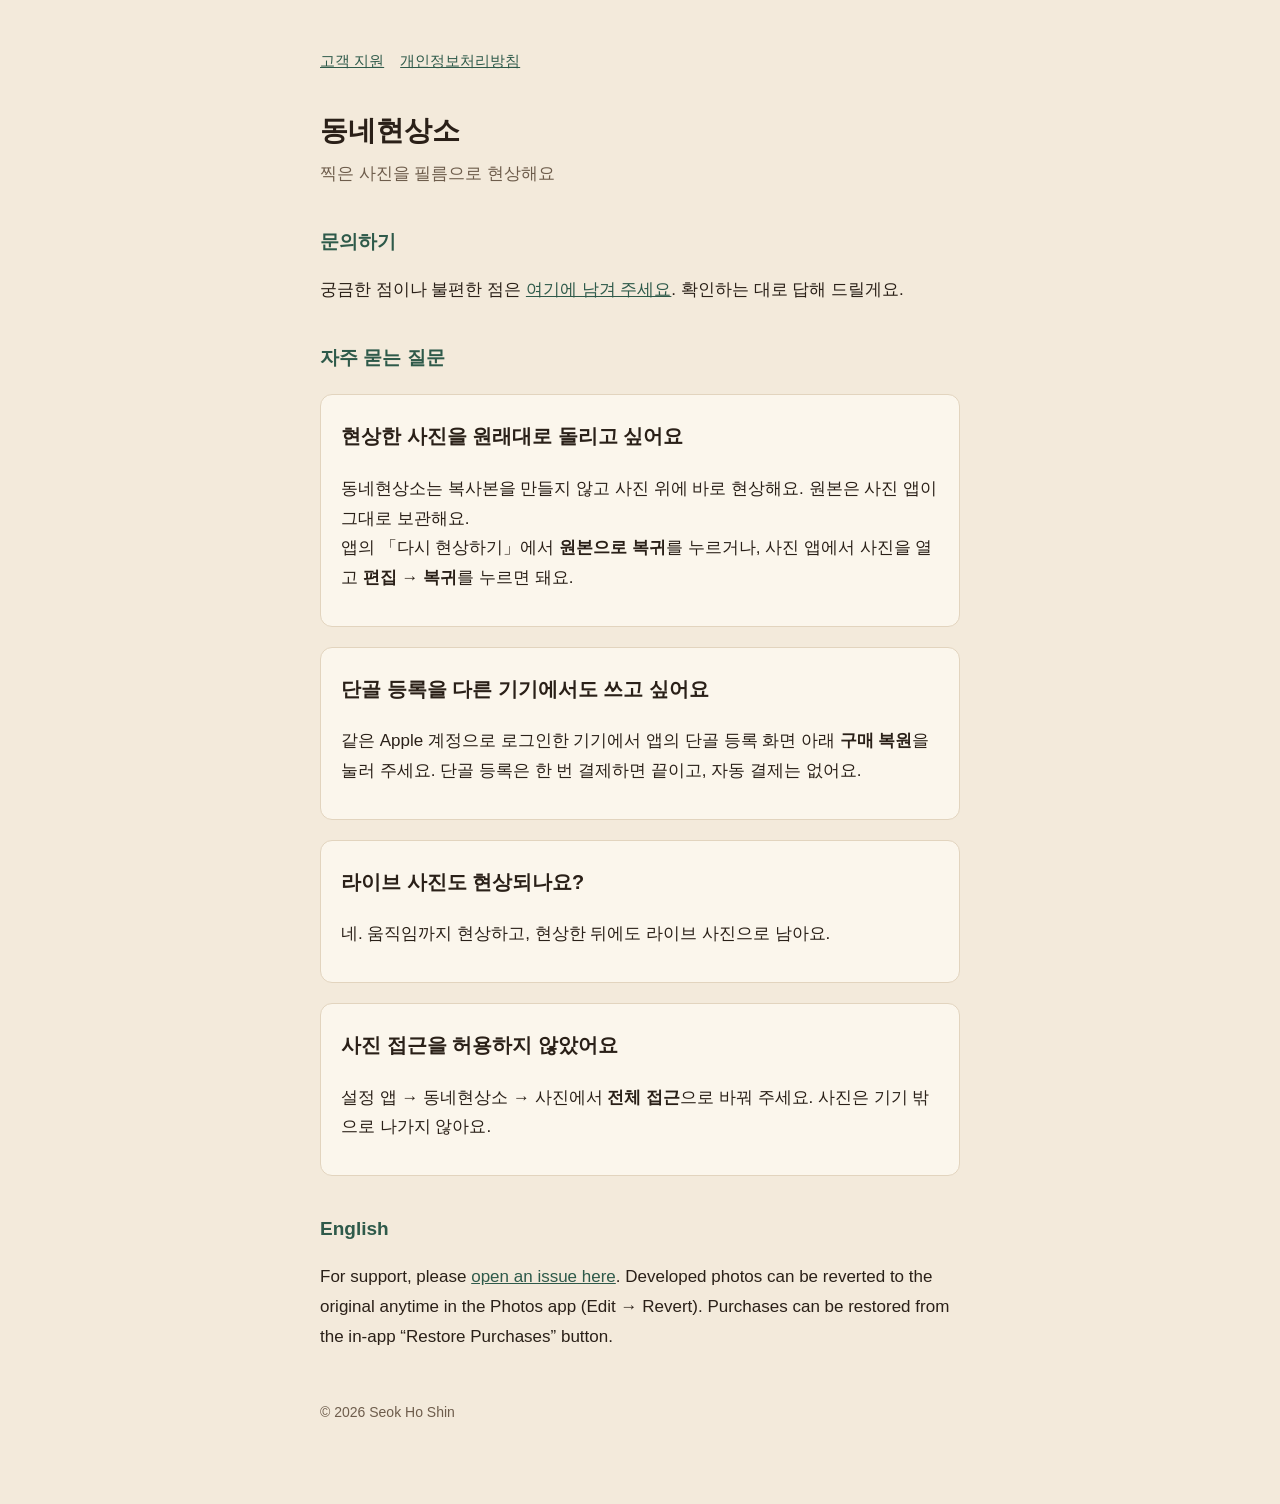
==== hyeonsangso/index.html @ 8cf860a0 "동네현상소 고객 지원·개인정보처리방침" ====
<!doctype html>
<html lang="ko"><head><meta charset="utf-8"><meta name="viewport" content="width=device-width,initial-scale=1">
<title>동네현상소 고객 지원</title><link rel="stylesheet" href="style.css"></head>
<body><main>
<nav><a href="./">고객 지원</a><a href="privacy.html">개인정보처리방침</a></nav>
<h1>동네현상소</h1>
<p class="sub">찍은 사진을 필름으로 현상해요</p>

<h2>문의하기</h2>
<p>궁금한 점이나 불편한 점은 <a href="https://github.com/logicalbeat/logicalbeat.github.io/issues/new?labels=hyeonsangso&title=%5B%EB%8F%99%EB%84%A4%ED%98%84%EC%83%81%EC%86%8C%5D%20">여기에 남겨 주세요</a>. 확인하는 대로 답해 드릴게요.</p>

<h2>자주 묻는 질문</h2>
<section>
<h3>현상한 사진을 원래대로 돌리고 싶어요</h3>
<p>동네현상소는 복사본을 만들지 않고 사진 위에 바로 현상해요. 원본은 사진 앱이 그대로 보관해요.<br>
앱의 「다시 현상하기」에서 <b>원본으로 복귀</b>를 누르거나, 사진 앱에서 사진을 열고 <b>편집 → 복귀</b>를 누르면 돼요.</p>
</section>
<section>
<h3>단골 등록을 다른 기기에서도 쓰고 싶어요</h3>
<p>같은 Apple 계정으로 로그인한 기기에서 앱의 단골 등록 화면 아래 <b>구매 복원</b>을 눌러 주세요. 단골 등록은 한 번 결제하면 끝이고, 자동 결제는 없어요.</p>
</section>
<section>
<h3>라이브 사진도 현상되나요?</h3>
<p>네. 움직임까지 현상하고, 현상한 뒤에도 라이브 사진으로 남아요.</p>
</section>
<section>
<h3>사진 접근을 허용하지 않았어요</h3>
<p>설정 앱 → 동네현상소 → 사진에서 <b>전체 접근</b>으로 바꿔 주세요. 사진은 기기 밖으로 나가지 않아요.</p>
</section>

<h2>English</h2>
<p>For support, please <a href="https://github.com/logicalbeat/logicalbeat.github.io/issues/new?labels=hyeonsangso&title=%5B%EB%8F%99%EB%84%A4%ED%98%84%EC%83%81%EC%86%8C%5D%20">open an issue here</a>. Developed photos can be reverted to the original anytime in the Photos app (Edit → Revert). Purchases can be restored from the in-app “Restore Purchases” button.</p>

<footer>© 2026 Seok Ho Shin</footer>
</main></body></html>
---- hyeonsangso/style.css ----
:root{--paper:#F3EADB;--card:#FBF6EC;--ink:#2A2018;--muted:#6E5D4C;--green:#2E5A4A;--line:#E2D4BE}
*{box-sizing:border-box}
body{margin:0;background:var(--paper);color:var(--ink);font:17px/1.75 -apple-system,"Apple SD Gothic Neo","Noto Sans KR",sans-serif}
main{max-width:680px;margin:0 auto;padding:48px 20px 80px}
h1{font-size:28px;margin:0 0 4px}
.sub{color:var(--muted);margin:0 0 32px}
h2{font-size:19px;margin:36px 0 8px;color:var(--green)}
section{background:var(--card);border:1px solid var(--line);border-radius:12px;padding:4px 20px 16px;margin:20px 0}
a{color:var(--green)}
nav{margin-bottom:32px;font-size:15px}
nav a{margin-right:16px}
footer{margin-top:48px;color:var(--muted);font-size:14px}
ul{padding-left:20px}
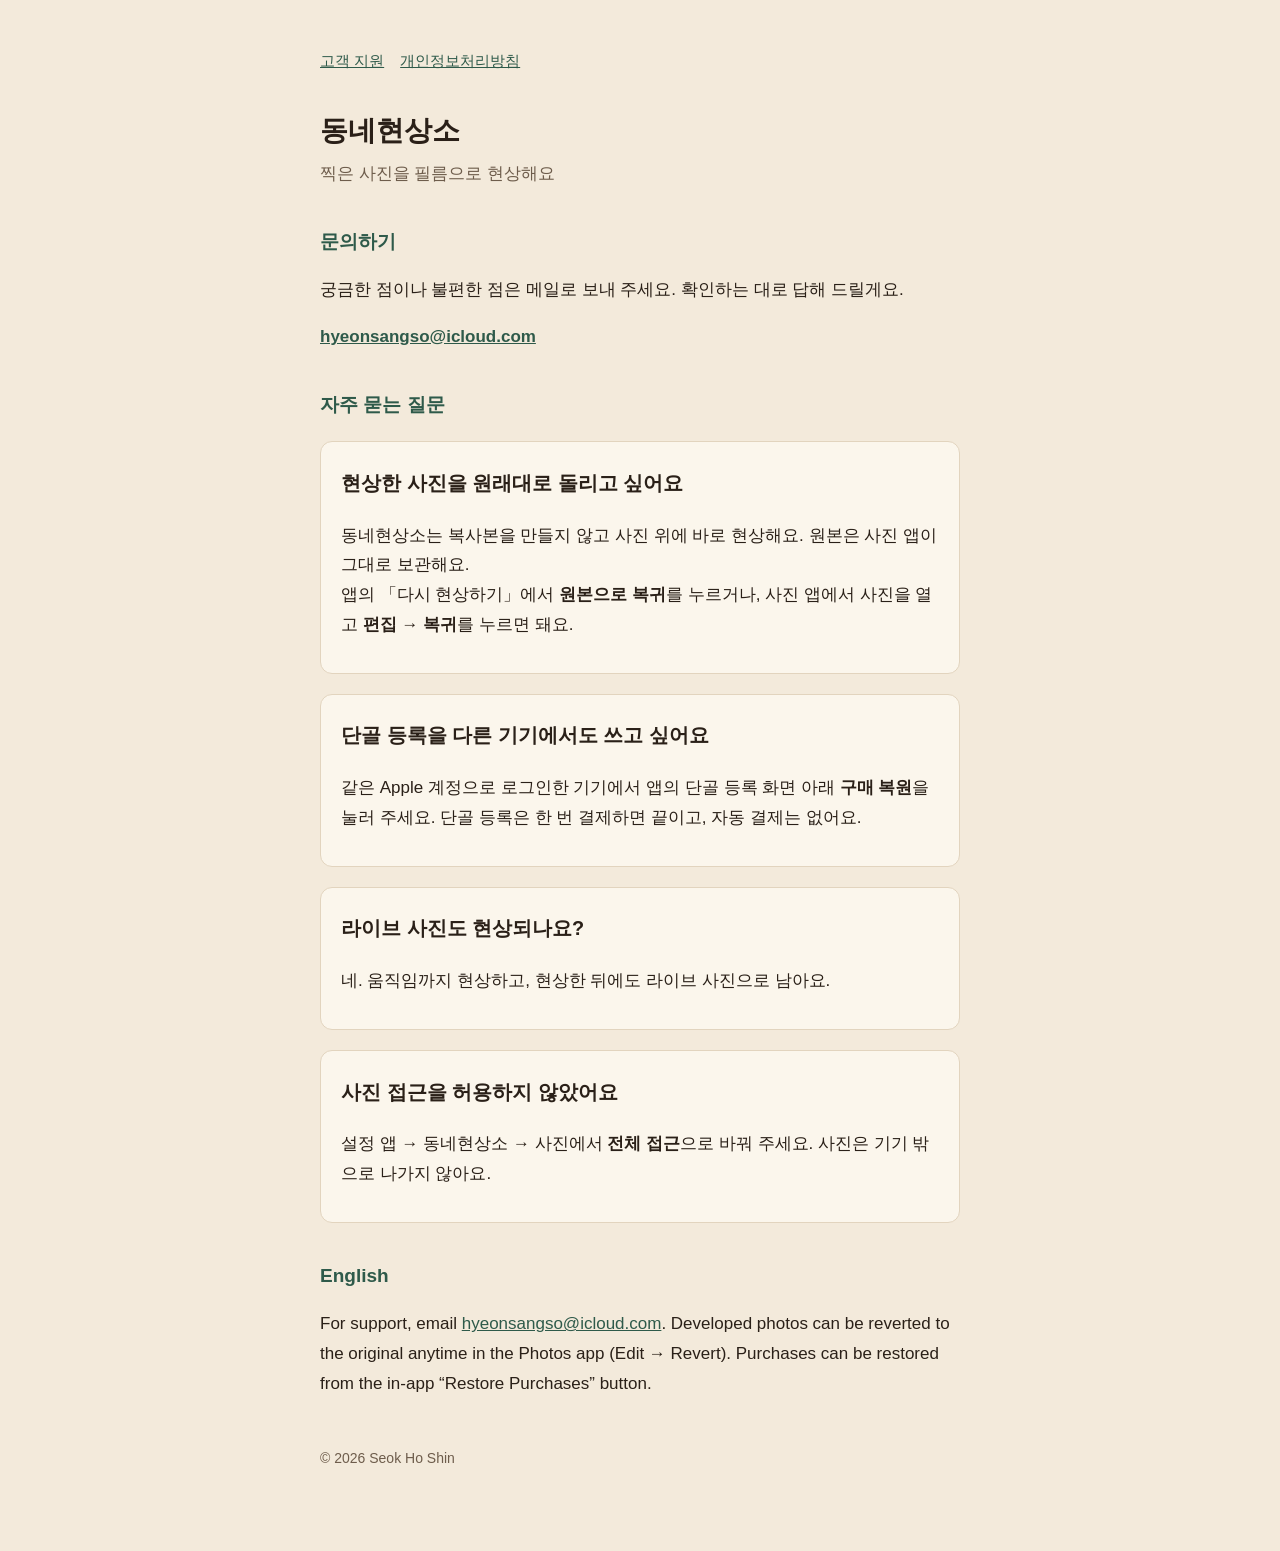
==== commit 2cdcf07a: "동네현상소: 문의를 메일로 (hyeonsangso@icloud.com)" ====
--- a/hyeonsangso/index.html
+++ b/hyeonsangso/index.html
@@ -7,7 +7,8 @@
 <p class="sub">찍은 사진을 필름으로 현상해요</p>
 
 <h2>문의하기</h2>
-<p>궁금한 점이나 불편한 점은 <a href="https://github.com/logicalbeat/logicalbeat.github.io/issues/new?labels=hyeonsangso&title=%5B%EB%8F%99%EB%84%A4%ED%98%84%EC%83%81%EC%86%8C%5D%20">여기에 남겨 주세요</a>. 확인하는 대로 답해 드릴게요.</p>
+<p>궁금한 점이나 불편한 점은 메일로 보내 주세요. 확인하는 대로 답해 드릴게요.</p>
+<p><a href="mailto:hyeonsangso@icloud.com?subject=%5B%EB%8F%99%EB%84%A4%ED%98%84%EC%83%81%EC%86%8C%5D%20%EB%AC%B8%EC%9D%98"><b>hyeonsangso@icloud.com</b></a></p>
 
 <h2>자주 묻는 질문</h2>
 <section>
@@ -29,7 +30,7 @@
 </section>
 
 <h2>English</h2>
-<p>For support, please <a href="https://github.com/logicalbeat/logicalbeat.github.io/issues/new?labels=hyeonsangso&title=%5B%EB%8F%99%EB%84%A4%ED%98%84%EC%83%81%EC%86%8C%5D%20">open an issue here</a>. Developed photos can be reverted to the original anytime in the Photos app (Edit → Revert). Purchases can be restored from the in-app “Restore Purchases” button.</p>
+<p>For support, email <a href="mailto:hyeonsangso@icloud.com">hyeonsangso@icloud.com</a>. Developed photos can be reverted to the original anytime in the Photos app (Edit → Revert). Purchases can be restored from the in-app “Restore Purchases” button.</p>
 
 <footer>© 2026 Seok Ho Shin</footer>
 </main></body></html>
